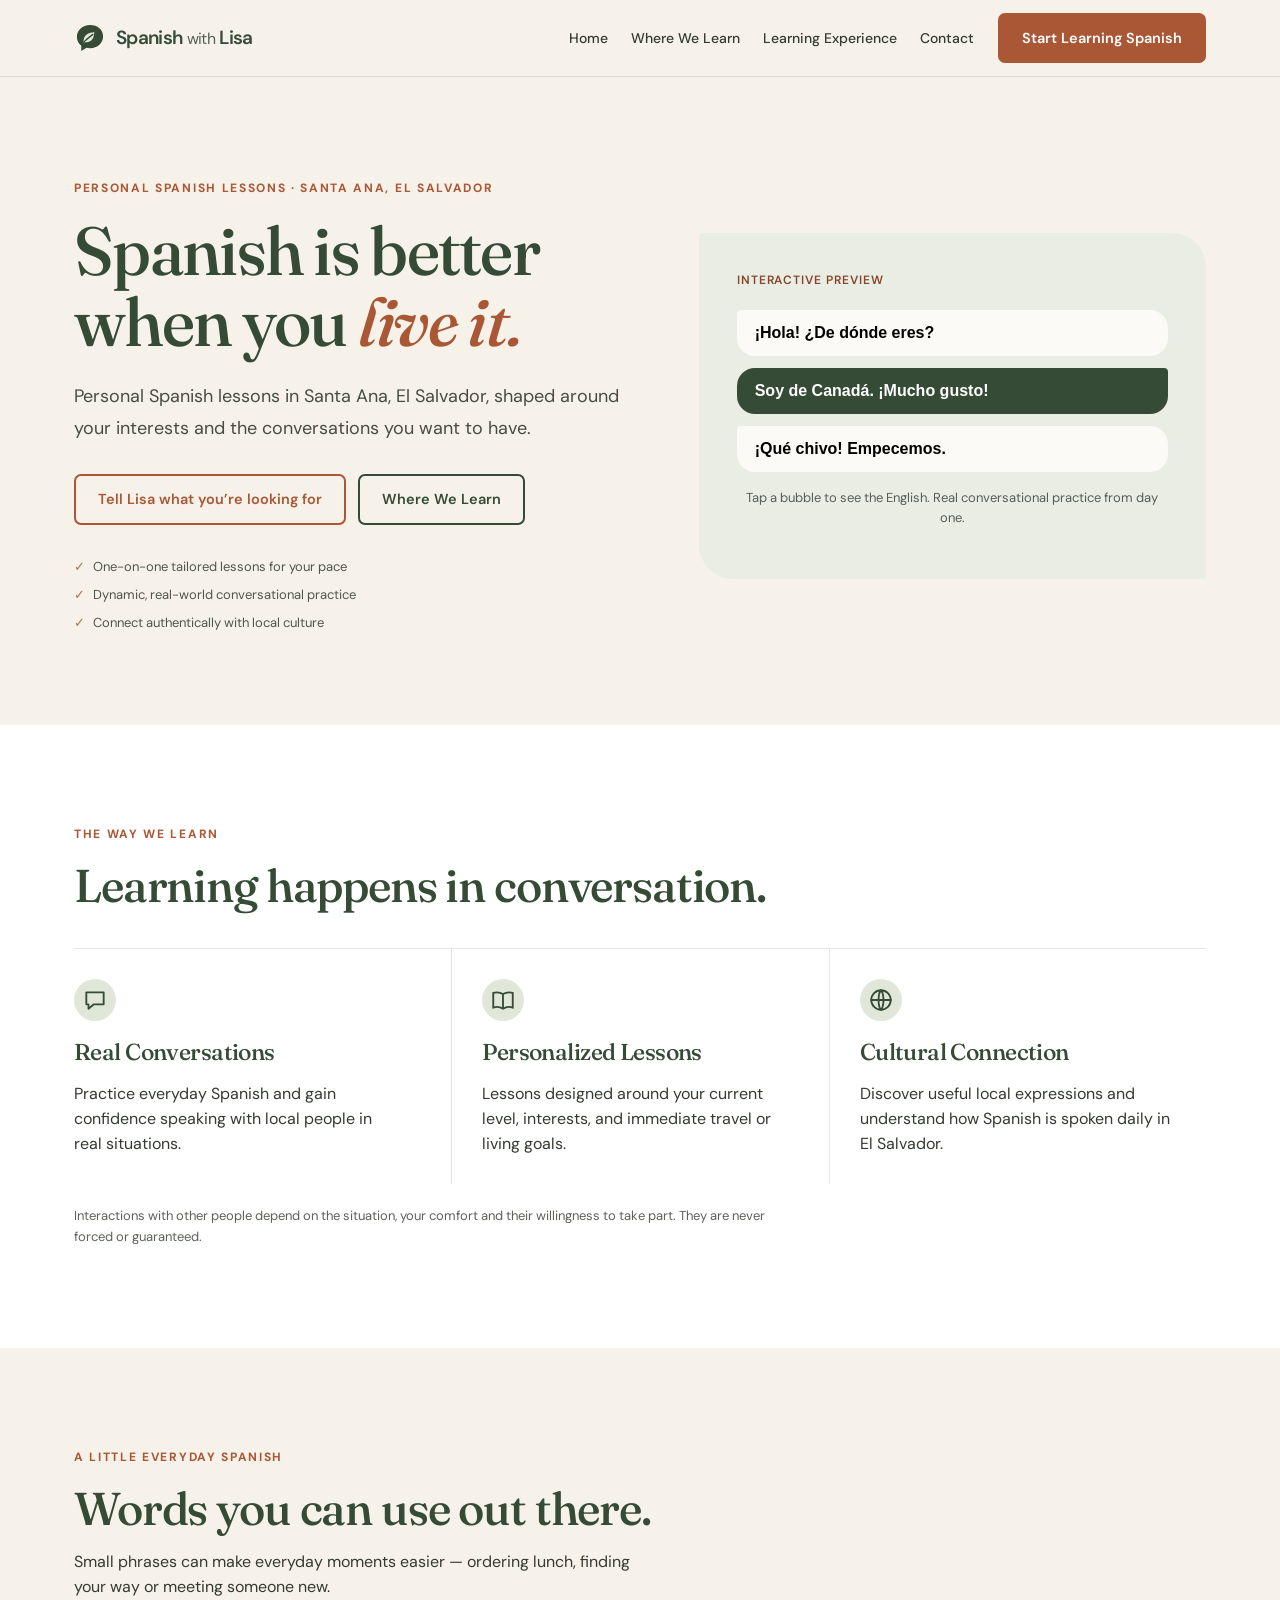
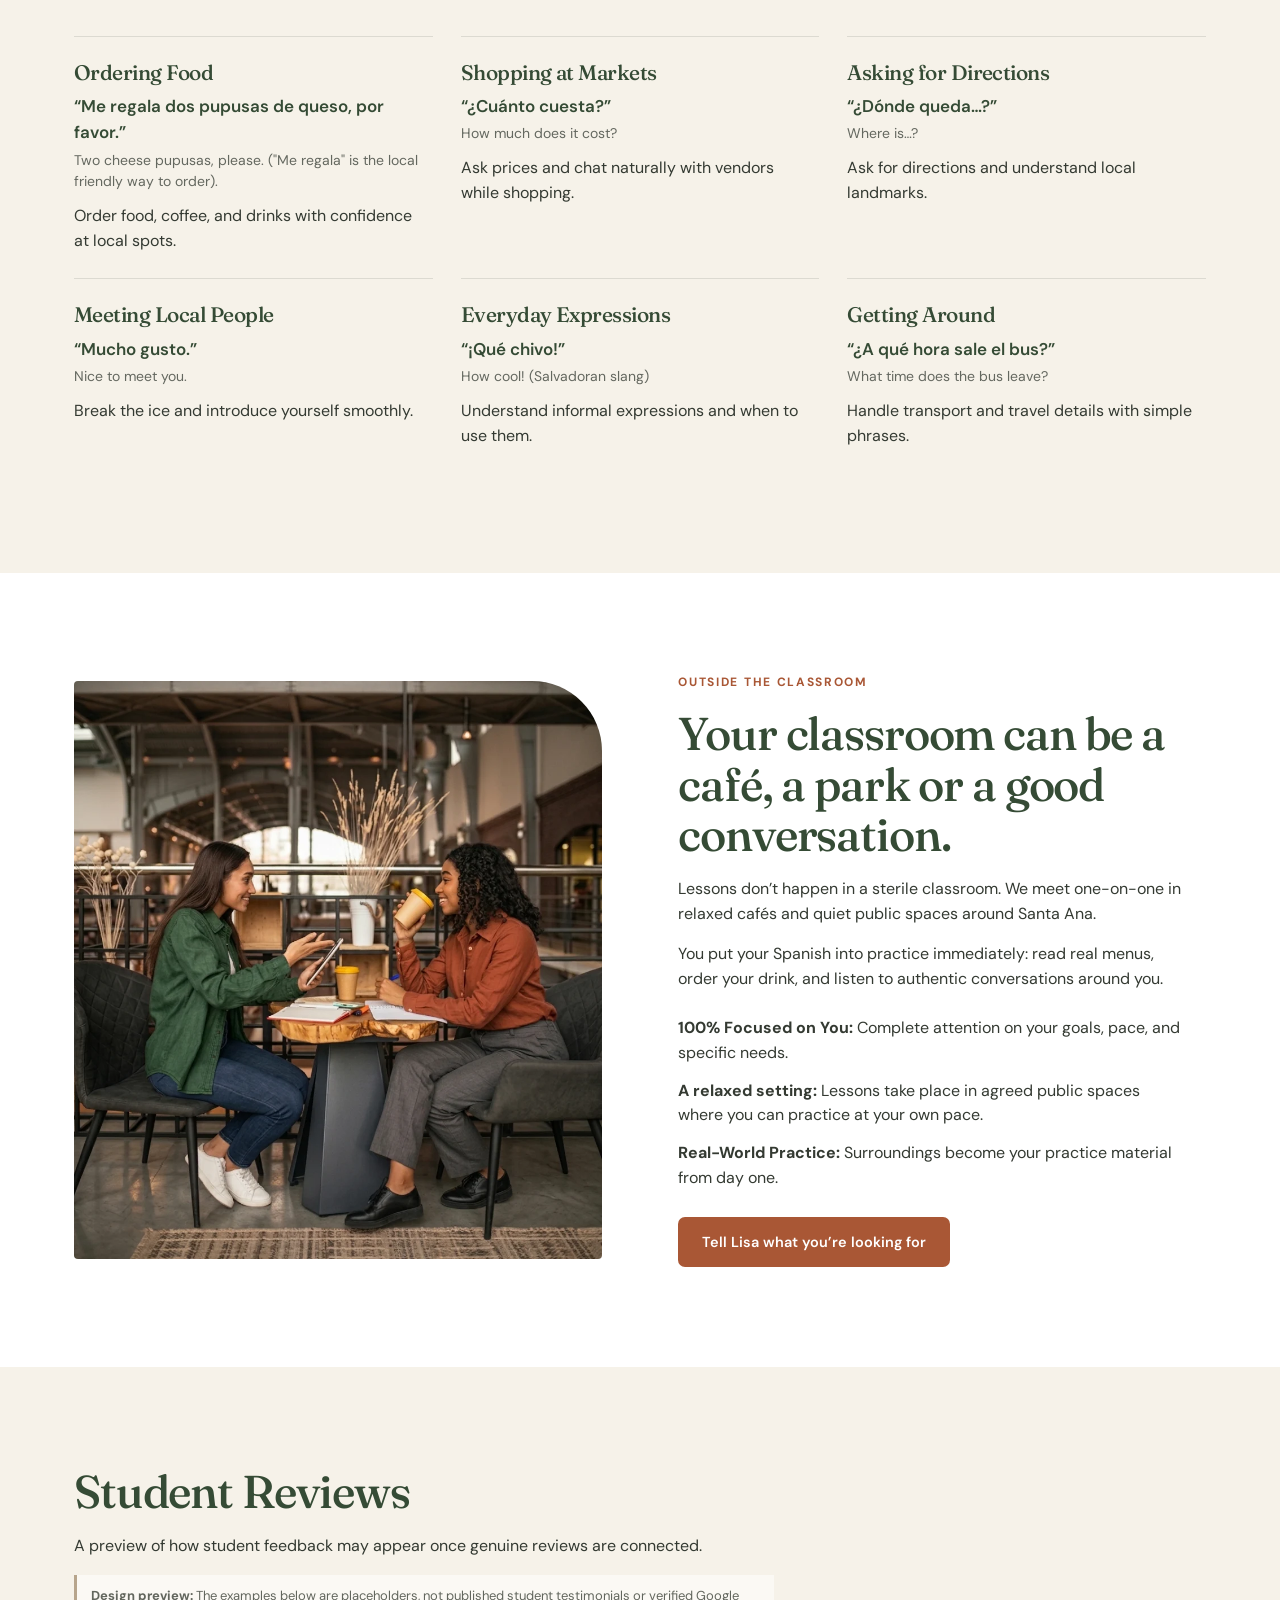
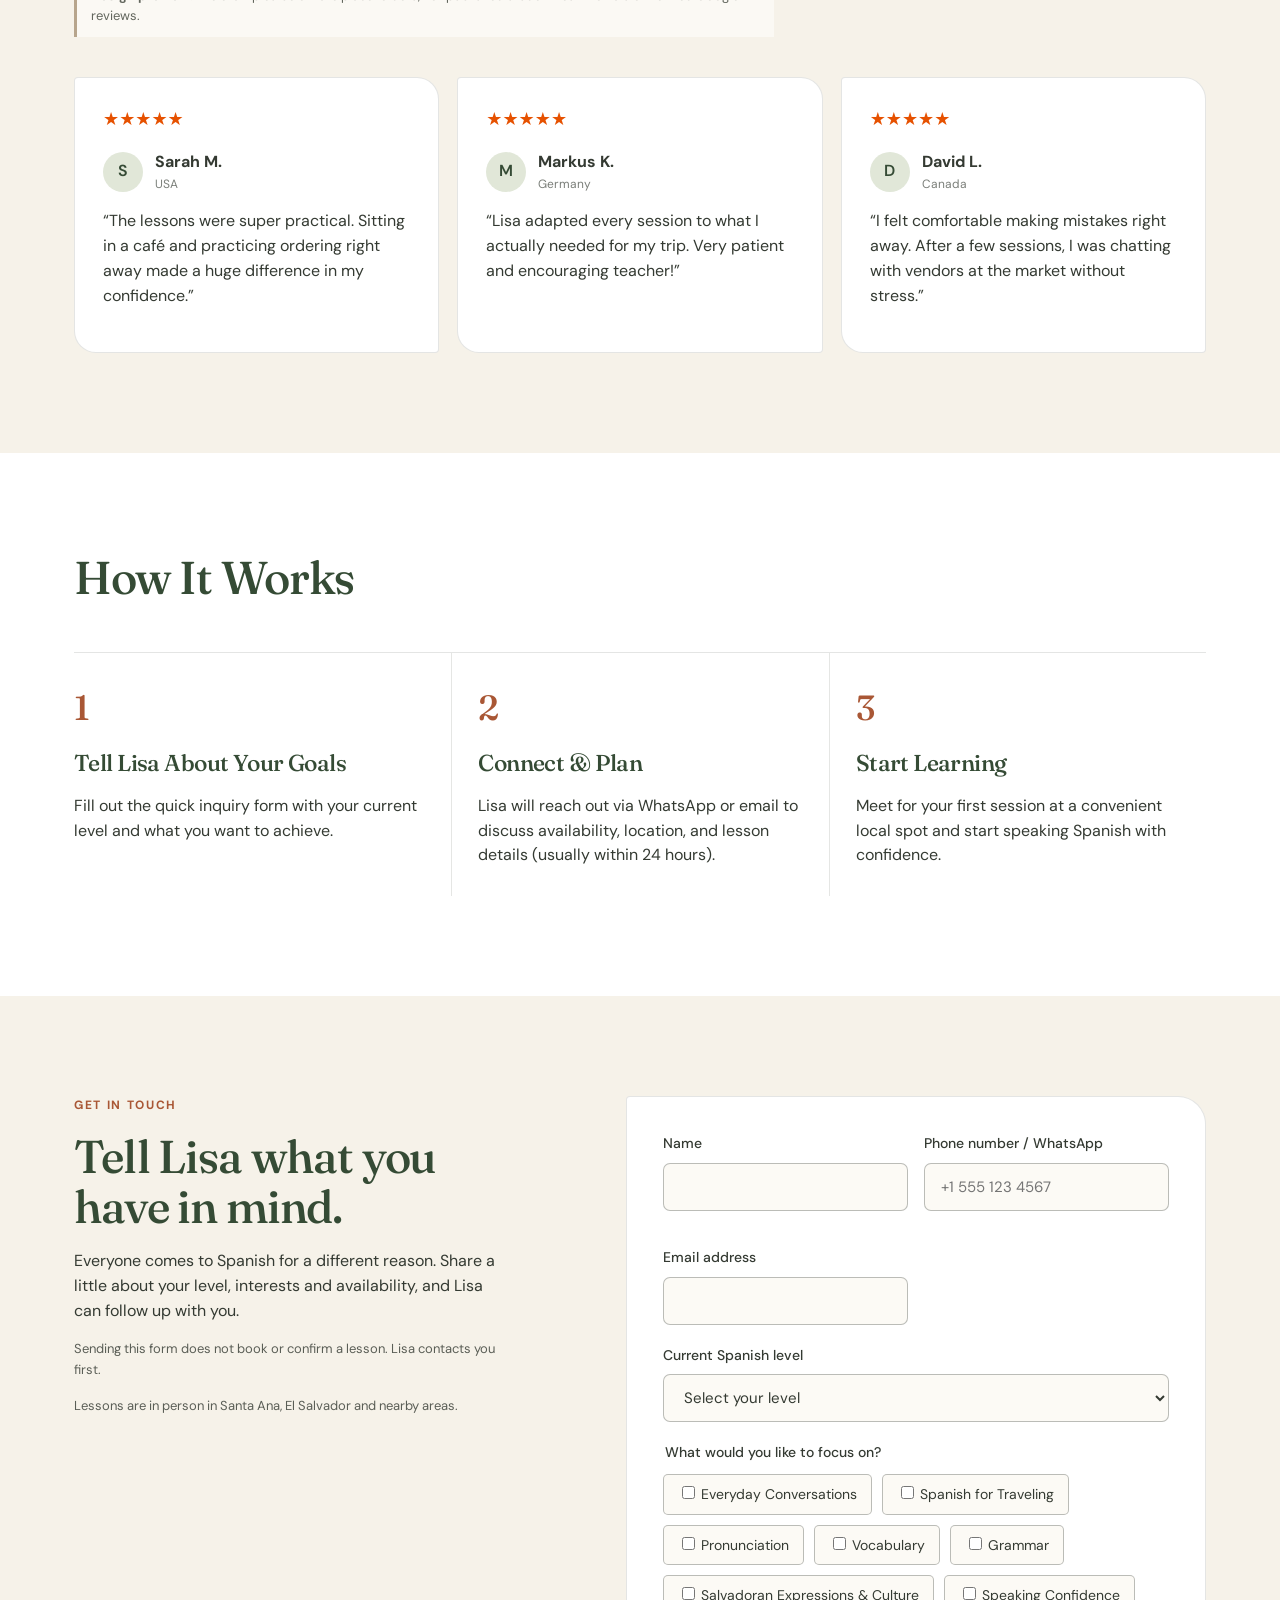
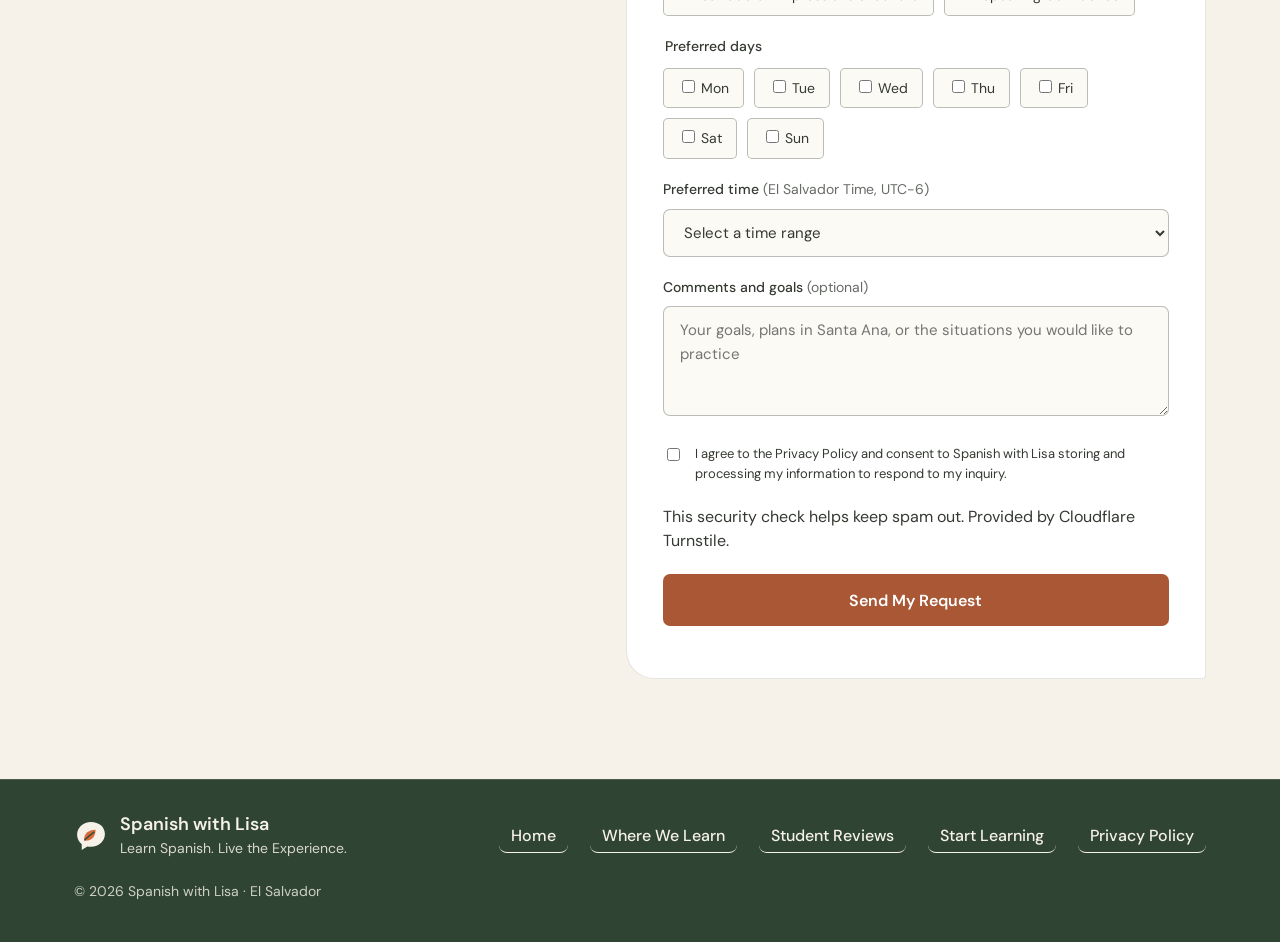
==== index.html @ 46be9f6c "files web site uploaded files" ====
<!DOCTYPE html>
<html lang="en">
<head>
<meta charset="utf-8">
<meta name="viewport" content="width=device-width, initial-scale=1, viewport-fit=cover">
<title>Spanish Lessons in Santa Ana, El Salvador · Spanish with Lisa</title>
<meta name="description" content="Personal one-on-one Spanish lessons in cafés and public spaces around Santa Ana, El Salvador, shaped around your interests and the conversations you want to have.">
<meta name="theme-color" content="#F6F2E9">
<link rel="canonical" href="https://spanishwithlisa.com/">
<link rel="icon" href="/favicon.svg" type="image/svg+xml">
<link rel="apple-touch-icon" href="/apple-touch-icon.png">

<!-- Open Graph / Meta Social -->
<meta property="og:type" content="website">
<meta property="og:site_name" content="Spanish with Lisa">
<meta property="og:locale" content="en_US">
<meta property="og:url" content="https://spanishwithlisa.com/">
<meta property="og:title" content="Spanish Lessons in Santa Ana, El Salvador · Spanish with Lisa">
<meta property="og:description" content="Personal one-on-one Spanish lessons built around real conversation in Santa Ana, El Salvador.">
<meta property="og:image" content="https://spanishwithlisa.com/og-image.jpg">
<meta property="og:image:width" content="1200">
<meta property="og:image:height" content="630">
<meta property="og:image:alt" content="Two people chatting over coffee at a café table">

<meta name="twitter:card" content="summary_large_image">
<meta name="twitter:title" content="Spanish Lessons in Santa Ana, El Salvador · Spanish with Lisa">
<meta name="twitter:description" content="Personal one-on-one Spanish lessons built around real conversation in Santa Ana, El Salvador.">
<meta name="twitter:image" content="https://spanishwithlisa.com/og-image.jpg">

<link rel="stylesheet" href="/styles.css">
<!-- TODO: self-host DM Sans and Fraunces (woff2), then remove the 3 Google Fonts lines below and the Google domains from the CSP in _headers -->
<link rel="preconnect" href="https://fonts.googleapis.com">
<link rel="preconnect" href="https://fonts.gstatic.com" crossorigin>
<link href="https://fonts.googleapis.com/css2?family=DM+Sans:wght@400;500;600;700&family=Fraunces:ital,opsz,wght@0,9..144,500;0,9..144,600;1,9..144,500&display=swap" rel="stylesheet">
<script src="https://challenges.cloudflare.com/turnstile/v0/api.js" async defer></script>
<script type="application/ld+json">{"@context":"https://schema.org","@type":"EducationalOrganization","name":"Spanish with Lisa","url":"https://spanishwithlisa.com/","description":"Personal Spanish lessons through everyday conversation in cafés and public spaces around Santa Ana, El Salvador.","areaServed":{"@type":"City","name":"Santa Ana","containedInPlace":{"@type":"Country","name":"El Salvador"}}}</script>
</head>
<body>
<a class="skip" href="#main">Skip to content</a>

<header>
  <div class="wrap bar">
    <a class="logo" href="/" aria-label="Spanish with Lisa, home">
      <svg width="32" height="32" viewBox="0 0 44 44" aria-hidden="true"><path class="leaf-bg" d="M22 4C11.5 4 4 11.4 4 20.5c0 5 2.3 9.3 6 12.2V40l7.2-4.5c1.5.3 3.1.5 4.8.5 10.5 0 18-7.4 18-16.5S32.5 4 22 4Z"/><path class="leaf-fg" d="M13 27c0-8 5-12.5 15-13-.5 9.5-5 14-12.5 14-.8 0-1.6-.1-2.5-.3Z"/><path class="leaf-ln" d="M14 27c4-4 8-7 12-10" stroke-width="1.8" stroke-linecap="round" fill="none"/></svg>
      <span>Spanish <small>with</small> Lisa</span>
    </a>
    <nav aria-label="Main" class="nav-right">
      <div id="menu">
        <ul>
          <li><a href="/">Home</a></li>
          <li><a href="#where">Where We Learn</a></li>
          <li><a href="#experience">Learning Experience</a></li>
          
          <li><a href="#form">Contact</a></li>
        </ul>
      </div>
      <a class="btn btn-p hc" href="#form"><span class="hc-long">Start Learning Spanish</span><span class="hc-short">Get started</span></a>
    </nav>
    <button class="burger" id="bb" aria-expanded="false" aria-controls="menu" aria-label="Open menu"><svg width="24" height="24" viewBox="0 0 24 24" fill="none" stroke="currentColor" stroke-width="2" stroke-linecap="round" aria-hidden="true"><path d="M4 7h16M4 12h16M4 17h16"/></svg></button>
  </div>
</header>

<main id="main">
<div class="hero" id="home">
  <div class="wrap">
    <div>
      <p class="eyebrow">PERSONAL SPANISH LESSONS · SANTA ANA, EL SALVADOR</p>
      <h1>Spanish is better when you <em>live it.</em></h1>
      <p class="l">Personal Spanish lessons in Santa Ana, El Salvador, shaped around your interests and the conversations you want to have.</p>
      <div class="cta">
        <a class="btn btn-orange-outline" href="#form">Tell Lisa what you’re looking for</a>
        <a class="btn btn-o" href="#where">Where We Learn</a>
      </div>
      <ul class="tr">
        <li>One-on-one tailored lessons for your pace</li>
        <li>Dynamic, real-world conversational practice</li>
        <li>Connect authentically with local culture</li>
      </ul>
    </div>
    <div class="talk">
      <div class="plab">Interactive preview</div>
      <button type="button" class="say" id="b1" aria-expanded="false" aria-controls="t1"><b><span lang="es">¡Hola! ¿De dónde eres?</span></b><i class="en-t" id="t1">Hi! Where are you from?</i></button>
      <button type="button" class="say me" id="b2" aria-expanded="false" aria-controls="t2"><b><span lang="es">Soy de Canadá. ¡Mucho gusto!</span></b><i class="en-t" id="t2">I’m from Canada. Nice to meet you!</i></button>
      <button type="button" class="say" id="b3" aria-expanded="false" aria-controls="t3"><b><span lang="es">¡Qué chivo! Empecemos.</span></b><i class="en-t" id="t3">How cool! Let’s begin. (“Chivo” is Salvadoran slang for cool.)</i></button>
      <p class="hint">Tap a bubble to see the English. Real conversational practice from day one.</p>
    </div>
  </div>
</div>

<section class="bg-white" id="experience">
  <div class="wrap">
    <p class="eyebrow">THE WAY WE LEARN</p>
    <h2>Learning happens in conversation.</h2>
    <div class="ben">
      <div>
        <div class="ic"><svg width="26" height="26" viewBox="0 0 24 24" fill="none" stroke="currentColor" stroke-width="1.7" stroke-linejoin="round" aria-hidden="true"><path d="M4 5h16v11H11l-5 4v-4H4z"/></svg></div>
        <h3>Real Conversations</h3>
        <p>Practice everyday Spanish and gain confidence speaking with local people in real situations.</p>
      </div>
      <div>
        <div class="ic"><svg width="26" height="26" viewBox="0 0 24 24" fill="none" stroke="currentColor" stroke-width="1.7" stroke-linecap="round" aria-hidden="true"><path d="M3 5.5c3-1 6.5-.5 9 1 2.5-1.5 6-2 9-1V19c-3-1-6.5-.5-9 1-2.5-1.5-6-2-9-1V5.5ZM12 6.5V20"/></svg></div>
        <h3>Personalized Lessons</h3>
        <p>Lessons designed around your current level, interests, and immediate travel or living goals.</p>
      </div>
      <div>
        <div class="ic"><svg width="26" height="26" viewBox="0 0 24 24" fill="none" stroke="currentColor" stroke-width="1.7" stroke-linecap="round" aria-hidden="true"><circle cx="12" cy="12" r="9"/><path d="M3 12h18M12 3c3 3 3 15 0 18M12 3c-3 3-3 15 0 18"/></svg></div>
        <h3>Cultural Connection</h3>
        <p>Discover useful local expressions and understand how Spanish is spoken daily in El Salvador.</p>
      </div>
    </div>
    <p class="quiet-note">Interactions with other people depend on the situation, your comfort and their willingness to take part. They are never forced or guaranteed.</p>
  </div>
</section>

<section class="pb bg-cream">
  <div class="wrap">
    <div class="pbh">
      <p class="eyebrow">A LITTLE EVERYDAY SPANISH</p>
      <h2>Words you can use out there.</h2>
      <p>Small phrases can make everyday moments easier — ordering lunch, finding your way or meeting someone new.</p>
    </div>
    <ul>
      <li>
        <h3>Ordering Food</h3>
        <b><span lang="es">“Me regala dos pupusas de queso, por favor.”</span></b>
        <small>Two cheese pupusas, please. ("Me regala" is the local friendly way to order).</small>
        <span>Order food, coffee, and drinks with confidence at local spots.</span>
      </li>
      <li>
        <h3>Shopping at Markets</h3>
        <b><span lang="es">“¿Cuánto cuesta?”</span></b>
        <small>How much does it cost?</small>
        <span>Ask prices and chat naturally with vendors while shopping.</span>
      </li>
      <li>
        <h3>Asking for Directions</h3>
        <b><span lang="es">“¿Dónde queda…?”</span></b>
        <small>Where is…?</small>
        <span>Ask for directions and understand local landmarks.</span>
      </li>
      <li>
        <h3>Meeting Local People</h3>
        <b><span lang="es">“Mucho gusto.”</span></b>
        <small>Nice to meet you.</small>
        <span>Break the ice and introduce yourself smoothly.</span>
      </li>
      <li>
        <h3>Everyday Expressions</h3>
        <b><span lang="es">“¡Qué chivo!”</span></b>
        <small>How cool! (Salvadoran slang)</small>
        <span>Understand informal expressions and when to use them.</span>
      </li>
      <li>
        <h3>Getting Around</h3>
        <b><span lang="es">“¿A qué hora sale el bus?”</span></b>
        <small>What time does the bus leave?</small>
        <span>Handle transport and travel details with simple phrases.</span>
      </li>
    </ul>
  </div>
</section>

<section id="where" class="bg-white">
  <div class="wrap about">
    <div class="photo">
      <img src="/Estudiantes.webp" alt="Two people chatting over coffee at a café table, with notebooks and a phone in front of them" width="935" height="1024" loading="lazy">
    </div>
    <div>
      <p class="eyebrow">OUTSIDE THE CLASSROOM</p>
      <h2>Your classroom can be a café, a park or a good conversation.</h2>
      <p>Lessons don’t happen in a sterile classroom. We meet one-on-one in relaxed cafés and quiet public spaces around Santa Ana.</p>
      <p class="mt-14">You put your Spanish into practice immediately: read real menus, order your drink, and listen to authentic conversations around you.</p>
      <ul class="ap">
        <li><span><strong>100% Focused on You:</strong> Complete attention on your goals, pace, and specific needs.</span></li>
        <li><span><strong>A relaxed setting:</strong> Lessons take place in agreed public spaces where you can practice at your own pace.</span></li>
        <li><span><strong>Real-World Practice:</strong> Surroundings become your practice material from day one.</span></li>
      </ul>
      <a class="btn btn-p mt-26" href="#form">Tell Lisa what you’re looking for</a>
    </div>
  </div>
</section>

<!-- PREVIEW ONLY: sample reviews so the client can see how this section will look.
     Before launch, replace them with real, permissioned reviews (e.g. from Google) and delete the
     "prototype-note" paragraph. Never publish invented names. -->
<section id="reviews" class="bg-cream">
  <div class="wrap">
    <h2>Student Reviews</h2>
    <p>A preview of how student feedback may appear once genuine reviews are connected.</p>
    <p class="prototype-note"><strong>Design preview:</strong> The examples below are placeholders, not published student testimonials or verified Google reviews.</p>

    <div class="reviews-grid">
      <article class="review-card-item">
        <div>
          <div class="review-stars" role="img" aria-label="5 out of 5 stars">★★★★★</div>
          <div class="who">
            <div class="av" aria-hidden="true">S</div>
            <div><b>Sarah M.</b><span>USA</span></div>
          </div>
          <p>“The lessons were super practical. Sitting in a café and practicing ordering right away made a huge difference in my confidence.”</p>
        </div>
      </article>

      <article class="review-card-item">
        <div>
          <div class="review-stars" role="img" aria-label="5 out of 5 stars">★★★★★</div>
          <div class="who">
            <div class="av" aria-hidden="true">M</div>
            <div><b>Markus K.</b><span>Germany</span></div>
          </div>
          <p>“Lisa adapted every session to what I actually needed for my trip. Very patient and encouraging teacher!”</p>
        </div>
      </article>

      <article class="review-card-item">
        <div>
          <div class="review-stars" role="img" aria-label="5 out of 5 stars">★★★★★</div>
          <div class="who">
            <div class="av" aria-hidden="true">D</div>
            <div><b>David L.</b><span>Canada</span></div>
          </div>
          <p>“I felt comfortable making mistakes right away. After a few sessions, I was chatting with vendors at the market without stress.”</p>
        </div>
      </article>
    </div>
  </div>
</section>

<section class="bg-white">
  <div class="wrap">
    <h2>How It Works</h2>
    <ol class="steps">
      <li>
        <span class="n">1</span>
        <h3>Tell Lisa About Your Goals</h3>
        <p>Fill out the quick inquiry form with your current level and what you want to achieve.</p>
      </li>
      <li>
        <span class="n">2</span>
        <h3>Connect & Plan</h3>
        <p>Lisa will reach out via WhatsApp or email to discuss availability, location, and lesson details (usually within 24 hours).</p>
      </li>
      <li>
        <span class="n">3</span>
        <h3>Start Learning</h3>
        <p>Meet for your first session at a convenient local spot and start speaking Spanish with confidence.</p>
      </li>
    </ol>
  </div>
</section>

<section class="bg-cream" id="form">
  <div class="wrap fw">
    <div class="fi">
      <p class="eyebrow">GET IN TOUCH</p>
      <h2>Tell Lisa what you have in mind.</h2>
      <p>Everyone comes to Spanish for a different reason. Share a little about your level, interests and availability, and Lisa can follow up with you.</p>
      <p class="note">Sending this form does not book or confirm a lesson. Lisa contacts you first.</p>
      <p class="note">Lessons are in person in Santa Ana, El Salvador and nearby areas.</p>
    </div>
    
    <form class="fc" id="f" action="/api/inquiry" method="POST" novalidate>
      <div class="hp" aria-hidden="true">
        <label>Leave this empty<input type="text" name="website" tabindex="-1" autocomplete="off"></label>
      </div>
      
      <div class="g2">
        <div class="f">
          <label for="name">Name</label>
          <input type="text" id="name" name="name" autocomplete="name" required aria-describedby="e-name">
          <div class="err" id="e-name"></div>
        </div>
        <div class="f">
          <label for="phone">Phone number / WhatsApp</label>
          <input type="tel" id="phone" name="phone" autocomplete="tel" placeholder="+1 555 123 4567" required aria-describedby="e-phone">
          <div class="err" id="e-phone"></div>
        </div>
        <div class="f">
          <label for="email">Email address</label>
          <input type="email" id="email" name="email" autocomplete="email" required aria-describedby="e-email">
          <div class="err" id="e-email"></div>
        </div>
      </div>

      <div class="f">
        <label for="level">Current Spanish level</label>
        <select id="level" name="level" required aria-describedby="e-level">
          <option value="">Select your level</option>
          <option value="Complete Beginner">Complete Beginner</option>
          <option value="Beginner">Beginner</option>
          <option value="Elementary">Elementary</option>
          <option value="Intermediate">Intermediate</option>
          <option value="Upper Intermediate">Upper Intermediate</option>
          <option value="Advanced">Advanced</option>
          <option value="Not Sure Yet">Not Sure Yet</option>
        </select>
        <div class="err" id="e-level"></div>
      </div>
      
      <fieldset aria-describedby="e-int">
        <legend>What would you like to focus on?</legend>
        <div class="chips">
          <label><input type="checkbox" name="int" value="Everyday Conversations">Everyday Conversations</label>
          <label><input type="checkbox" name="int" value="Spanish for Traveling">Spanish for Traveling</label>
          <label><input type="checkbox" name="int" value="Pronunciation">Pronunciation</label>
          <label><input type="checkbox" name="int" value="Vocabulary">Vocabulary</label>
          <label><input type="checkbox" name="int" value="Grammar">Grammar</label>
          <label><input type="checkbox" name="int" value="Salvadoran Expressions & Culture">Salvadoran Expressions & Culture</label>
          <label><input type="checkbox" name="int" value="Speaking Confidence">Speaking Confidence</label>
        </div>
        <div class="err" id="e-int"></div>
      </fieldset>
      
      <fieldset aria-describedby="e-days">
        <legend>Preferred days</legend>
        <div class="chips">
          <label><input type="checkbox" name="days" value="Mon">Mon</label>
          <label><input type="checkbox" name="days" value="Tue">Tue</label>
          <label><input type="checkbox" name="days" value="Wed">Wed</label>
          <label><input type="checkbox" name="days" value="Thu">Thu</label>
          <label><input type="checkbox" name="days" value="Fri">Fri</label>
          <label><input type="checkbox" name="days" value="Sat">Sat</label>
          <label><input type="checkbox" name="days" value="Sun">Sun</label>
        </div>
        <div class="err" id="e-days"></div>
      </fieldset>
      
      <div class="f">
        <label for="time">Preferred time <span class="opt">(El Salvador Time, UTC-6)</span></label>
        <select id="time" name="time" required aria-describedby="e-time">
          <option value="">Select a time range</option>
          <option value="Morning (8 am – 12 pm)">Morning (8 am – 12 pm)</option>
          <option value="Afternoon (12 pm – 5 pm)">Afternoon (12 pm – 5 pm)</option>
          <option value="Evening (5 pm – 8 pm)">Evening (5 pm – 8 pm)</option>
          <option value="Flexible">Flexible</option>
        </select>
        <div class="err" id="e-time"></div>
      </div>
      
      <div class="f">
        <label for="msg">Comments and goals <span class="opt">(optional)</span></label>
        <textarea id="msg" name="msg" placeholder="Your goals, plans in Santa Ana, or the situations you would like to practice"></textarea>
      </div>

      <div class="ck">
        <input type="checkbox" id="priv" name="priv" required aria-describedby="e-priv">
        <label for="priv">I agree to the <a href="/privacy">Privacy Policy</a> and consent to Spanish with Lisa storing and processing my information to respond to my inquiry.</label>
      </div>
      <div class="err" id="e-priv"></div>
      
      <div class="f">
        <!-- TODO: replace data-sitekey with the real public Turnstile site key for spanishwithlisa.com -->
        <div class="cf-turnstile" id="ts" data-sitekey="REPLACE_WITH_TURNSTILE_SITE_KEY" data-callback="onTurnstileSuccess" data-expired-callback="onTurnstileExpired" data-language="en"></div>
        <div class="err" id="e-ts"></div>
        <p class="note">This security check helps keep spam out. Provided by Cloudflare Turnstile.</p>
      </div>
      
      <noscript>
        <div class="noscript-box">JavaScript is required to send the inquiry form. Please enable JavaScript and reload the page.</div>
      </noscript>

      <button class="btn btn-p sub" type="submit" id="sb">Send My Request</button>
      <div id="status" role="status" aria-live="polite"></div>
    </form>
    
    <div class="fc" id="ok" role="status" tabindex="-1" hidden>
      <h2>Thank you!</h2>
      <p>Your request has been received. Lisa will follow up using the contact details you provided to discuss the next steps.</p>
    </div>
  </div>
</section>
</main>

<footer id="contact"><div class="wrap ft">
  <div class="fl">
    <svg width="34" height="34" viewBox="0 0 44 44" aria-hidden="true"><path class="fl-leaf-bg" d="M22 4C11.5 4 4 11.4 4 20.5c0 5 2.3 9.3 6 12.2V40l7.2-4.5c1.5.3 3.1.5 4.8.5 10.5 0 18-7.4 18-16.5S32.5 4 22 4Z"/><path class="fl-leaf-fg" d="M13 27c0-8 5-12.5 15-13-.5 9.5-5 14-12.5 14-.8 0-1.6-.1-2.5-.3Z"/><path class="fl-leaf-ln" d="M14 27c4-4 8-7 12-10" stroke-width="1.8" stroke-linecap="round" fill="none"/></svg>
    <div><b>Spanish with Lisa</b><br><span class="fl-sub">Learn Spanish. Live the Experience.</span></div>
  </div>
  <nav aria-label="Footer"><a href="/">Home</a><a href="#where">Where We Learn</a><a href="#reviews">Student Reviews</a><a href="#form">Start Learning</a><a href="/privacy">Privacy Policy</a></nav>
  <!-- TODO (license): if the café photo comes from Freepik's free plan, add the Freepik/author credit here as the license requires. -->
  <p class="cp">© 2026 Spanish with Lisa · El Salvador</p>
</div></footer>

<script src="/main.js"></script>
</body>
</html>
---- styles.css ----
:root {
  --bg: #F5F1E7;
  --pure: #FFFFFF;
  --green: #354B35;
  --btn: #B85426;
  --btnh: #9F4520;
  --sage: #DCE5CE;
  --ink: #30352F;
  --line: rgba(48, 53, 47, 0.16);
  --line-field: rgba(48, 53, 47, 0.55);
  --field: #FBF8F2;
  --err: #B3261E;
  --footer-accent: #D96B3B;
  --footer-hover: #F0A07A; /* AA contrast on the green footer */
}

* { box-sizing: border-box; }

body {
  margin: 0;
  background: var(--bg);
  color: var(--ink);
  font: 400 16px/1.55 Inter, system-ui, -apple-system, sans-serif;
  -webkit-text-size-adjust: 100%;
}

h1, h2, h3, h4 {
  font-family: Poppins, system-ui, sans-serif;
  color: var(--green);
  margin: 0;
  line-height: 1.2;
}

h1 { font-size: clamp(32px, 4.5vw, 52px); font-weight: 600; letter-spacing: -0.02em; }
h2 { font-size: clamp(26px, 3.2vw, 38px); font-weight: 600; }
h3 { font-size: 20px; font-weight: 600; }

a { color: inherit; text-decoration: none; }

.skip {
  position: absolute;
  top: -100px;
  left: 16px;
  background: var(--green);
  color: var(--bg);
  padding: 12px 20px;
  z-index: 100;
  border-radius: 8px;
  font-weight: 500;
  transition: top 0.2s;
}
.skip:focus { top: 16px; }

.wrap { max-width: 1120px; margin: 0 auto; padding: 0 24px; }
.bg-white { background: var(--pure); }
.bg-cream { background: var(--bg); }

/* Header & Nav */
header {
  position: sticky;
  top: 0;
  background: rgba(245, 241, 231, 0.95);
  backdrop-filter: blur(8px);
  z-index: 40;
  border-bottom: 1px solid var(--line);
}

.bar {
  display: flex;
  align-items: center;
  justify-content: space-between;
  height: 72px;
}

.logo {
  display: flex;
  align-items: center;
  gap: 10px;
  font-family: Poppins, sans-serif;
  font-weight: 600;
  font-size: 20px;
  color: var(--green);
  flex-shrink: 0;
}

.logo small { font-weight: 400; opacity: 0.85; }

.leaf-bg { fill: var(--green); }
.leaf-fg { fill: var(--sage); }
.leaf-ln { stroke: var(--green); }

.nav-right {
  display: flex;
  align-items: center;
  gap: 24px;
}

#menu ul {
  display: flex;
  gap: 18px;
  list-style: none;
  margin: 0;
  padding: 0;
  align-items: center;
}

#menu a {
  font-weight: 500;
  font-size: 14.5px;
  color: var(--ink);
  transition: color 0.2s;
  white-space: nowrap;
}

#menu a:hover { color: var(--btn); }

.hc {
  display: inline-flex;
}

.burger {
  display: none;
  background: none;
  border: none;
  color: var(--green);
  cursor: pointer;
  padding: 8px;
}

/* Buttons */
.btn {
  display: inline-flex;
  align-items: center;
  justify-content: center;
  padding: 12px 22px;
  border-radius: 999px;
  font-family: Poppins, sans-serif;
  font-weight: 500;
  font-size: 14.5px;
  cursor: pointer;
  border: 2px solid transparent;
  transition: background 0.2s ease, color 0.2s ease, border-color 0.2s ease;
  white-space: nowrap;
}

.btn-p {
  background: var(--btn);
  color: var(--pure);
}

.btn-p:hover {
  background: var(--btnh);
}

.btn-o {
  background: transparent;
  border-color: var(--green);
  color: var(--green);
}

.btn-o:hover {
  background: var(--green);
  color: var(--bg);
}

/* Botón con contorno naranja y relleno al pasar el cursor */
.btn-orange-outline {
  background: transparent;
  border: 2px solid var(--btn);
  color: var(--btn);
}

.btn-orange-outline:hover {
  background: var(--btn);
  color: var(--pure);
}

/* Hero Section */
.hero {
  padding: 64px 0 80px;
}

.hero .wrap {
  display: grid;
  grid-template-columns: 1.1fr 0.9fr;
  gap: 48px;
  align-items: center;
}

.l { font-size: 19px; margin: 20px 0 28px; opacity: 0.9; }

.cta { display: flex; gap: 16px; flex-wrap: wrap; margin-bottom: 32px; }

.tr {
  list-style: none;
  padding: 0;
  margin: 0;
  display: flex;
  flex-direction: column;
  gap: 10px;
  font-size: 14px;
  opacity: 0.85;
}

.tr li::before {
  content: "✓";
  color: var(--btn);
  font-weight: bold;
  margin-right: 8px;
}

/* Interactive Preview Bubbles */
.talk {
  background: var(--pure);
  border: 1px solid var(--line);
  border-radius: 24px;
  padding: 32px;
  box-shadow: 0 8px 30px rgba(48, 53, 47, 0.05);
}

.plab {
  font-size: 12px;
  font-weight: 600;
  text-transform: uppercase;
  letter-spacing: 0.08em;
  color: var(--btnh);
  margin-bottom: 20px;
}

.say {
  display: block;
  width: 100%;
  text-align: left;
  background: var(--bg);
  border: 1px solid var(--line);
  border-radius: 18px;
  padding: 14px 18px;
  margin-bottom: 12px;
  cursor: pointer;
  transition: transform 0.15s;
}

.say:hover { transform: translateY(-2px); }

.say.me {
  background: var(--btn);
  color: var(--pure);
  border-color: var(--btn);
}

.say b { display: block; font-size: 16px; }

.en-t {
  display: block;
  font-style: normal;
  font-size: 14px;
  margin-top: 6px;
  opacity: 0.9;
}

.hint { font-size: 13px; opacity: 0.8; text-align: center; margin-top: 16px; }

/* Features & Benefits */
section { padding: 80px 0; }

.ben {
  display: grid;
  grid-template-columns: repeat(auto-fit, minmax(280px, 1fr));
  gap: 32px;
  margin-top: 48px;
}

.ben > div {
  background: var(--bg);
  border-radius: 20px;
  padding: 32px;
  border: 1px solid var(--line);
}

.ic {
  width: 48px;
  height: 48px;
  background: var(--sage);
  color: var(--green);
  border-radius: 12px;
  display: grid;
  place-items: center;
  margin-bottom: 20px;
}

/* Phrasebook (Actualizado para mostrar título y subtítulo en una sola línea) */
.pbh { 
  text-align: center; 
  max-width: 100%; 
  margin: 0 auto 48px; 
  padding: 0 24px;
}

.pb ul {
  display: grid;
  grid-template-columns: repeat(auto-fit, minmax(300px, 1fr));
  gap: 24px;
  list-style: none;
  padding: 0;
  margin: 0;
}

.pb li {
  background: var(--pure);
  border: 1px solid var(--line);
  border-radius: 16px;
  padding: 24px;
  display: flex;
  flex-direction: column;
}

.pb li b { color: var(--btn); font-size: 17px; margin: 8px 0 4px; }
.pb li small { opacity: 0.75; font-size: 14px; margin-bottom: 12px; }

/* Locations / Classroom Section */
.about {
  display: grid;
  grid-template-columns: 1fr 1fr;
  gap: 56px;
  align-items: center;
}

.photo img {
  width: 100%;
  height: auto;
  border-radius: 24px;
  object-fit: cover;
}

.ap {
  list-style: none;
  padding: 0;
  margin: 24px 0 0;
  display: flex;
  flex-direction: column;
  gap: 16px;
}

.mt-14 { margin-top: 14px; }
.mt-26 { margin-top: 26px; }

/* Reviews */
.reviews-grid {
  display: grid;
  grid-template-columns: repeat(auto-fit, minmax(300px, 1fr));
  gap: 24px;
  margin-top: 40px;
}

.review-card-item {
  background: var(--pure);
  border: 1px solid var(--line);
  border-radius: 20px;
  padding: 28px;
}

.review-stars { color: #E65100; font-size: 18px; margin-bottom: 16px; }

.who { display: flex; align-items: center; gap: 12px; }

.av {
  width: 40px;
  height: 40px;
  background: var(--sage);
  color: var(--green);
  border-radius: 50%;
  display: grid;
  place-items: center;
  font-weight: 600;
}

.who span { display: block; font-size: 12px; opacity: 0.65; }

/* Steps */
.steps {
  display: grid;
  grid-template-columns: repeat(auto-fit, minmax(260px, 1fr));
  gap: 32px;
  list-style: none;
  padding: 0;
  margin: 48px 0 0;
}

.steps li {
  position: relative;
  background: var(--bg);
  border: 1px solid var(--line);
  border-radius: 20px;
  padding: 32px;
}

.steps .n {
  display: inline-grid;
  place-items: center;
  width: 36px;
  height: 36px;
  background: var(--btn);
  color: var(--pure);
  border-radius: 50%;
  font-weight: 600;
  margin-bottom: 16px;
}

/* Form Section */
.fw {
  display: grid;
  grid-template-columns: 0.9fr 1.1fr;
  gap: 56px;
}

.fi .note { font-size: 13px; opacity: 0.8; margin-top: 16px; }

.fc {
  background: var(--pure);
  border: 1px solid var(--line);
  border-radius: 24px;
  padding: 36px;
}

.g2 { display: grid; grid-template-columns: 1fr 1fr; gap: 16px; }

.f { margin-bottom: 20px; }

label { display: block; font-weight: 500; font-size: 14px; margin-bottom: 8px; }
.opt { font-weight: 400; opacity: 0.75; }

input[type="text"],
input[type="email"],
input[type="tel"],
select,
textarea {
  width: 100%;
  height: 48px;
  border-radius: 12px;
  border: 1.5px solid var(--line-field);
  background: var(--field);
  padding: 0 16px;
  font: inherit;
  font-size: 15px;
  color: var(--ink);
  transition: border-color 0.2s;
}

textarea { height: 110px; padding: 12px 16px; resize: vertical; }

input:focus, select:focus, textarea:focus {
  outline: none;
  border-color: var(--green);
}

.chips { display: flex; flex-wrap: wrap; gap: 10px; }

.chips label {
  font-weight: 400;
  font-size: 14px;
  background: var(--field);
  border: 1.5px solid var(--line-field);
  padding: 8px 14px;
  border-radius: 999px;
  cursor: pointer;
  margin: 0;
}

.chips input { margin-right: 6px; }

fieldset { border: none; padding: 0; margin: 0 0 20px; }
legend { font-weight: 500; font-size: 14px; margin-bottom: 10px; }

.ck { display: flex; gap: 12px; align-items: flex-start; margin: 20px 0; }
.ck input { margin-top: 4px; }
.ck label { font-weight: 400; font-size: 13px; margin: 0; }

.err {
  display: none;
  color: var(--err);
  font-size: 13px;
  margin-top: 6px;
}
.err.show { display: block; }

.hp { display: none; }

.sub { width: 100%; height: 52px; font-size: 16px; }

#status { margin-top: 16px; font-size: 14px; text-align: center; }
#status.show { color: var(--err); }

/* Footer */
footer {
  background: var(--green);
  color: var(--bg);
  border-top: 1px solid rgba(245,241,231,.15);
  padding: 32px 0 40px;
  font-size: 15px;
}
footer .ft { display: grid; gap: 20px; align-items: center; }
.fl { display: flex; gap: 12px; align-items: center; }
.fl b { font: 600 18px 'DM Sans', system-ui, sans-serif; color: var(--bg); }
.fl-sub { color: var(--bg); opacity: .85; font-size: 14px; }
.fl-leaf-bg { fill: var(--bg); }
.fl-leaf-fg { fill: var(--footer-accent); }
.fl-leaf-ln { stroke: var(--green); }

footer a {
  text-decoration: none;
  border-bottom: 1px solid var(--bg);
  color: var(--bg);
  transition: color .2s, border-color .2s, background .2s;
}
footer a:hover { color: var(--footer-hover); border-color: var(--footer-hover); }
footer a:focus-visible { outline: 3px solid var(--bg); outline-offset: 3px; border-radius: 8px; }

footer nav { display: flex; flex-wrap: wrap; gap: 8px 22px; }
footer nav a { font: 500 16px Poppins, sans-serif; padding: 6px 12px; border-radius: 8px; display: inline-block; white-space: nowrap; }
footer nav a:hover { background: rgba(217,107,59,.08); }

.cp { font-size: 14px; color: var(--bg); opacity: .8; margin: 0; }
@media (min-width: 800px) {
  footer .ft { grid-template-columns: 1fr auto; }
  .cp { grid-column: 1 / -1; }
}

/* Responsive Media Queries */
@media (max-width: 980px) {
  .hero .wrap, .about, .fw { grid-template-columns: 1fr; gap: 36px; }
  .burger { display: block; }
  .nav-right { gap: 0; margin-left: auto; }
  
  #menu {
    display: none;
    position: absolute;
    top: 72px; left: 0; right: 0;
    background: var(--bg);
    border-bottom: 1px solid var(--line);
    padding: 24px;
  }
  
  #menu.open { display: block; }
  #menu ul { flex-direction: column; gap: 16px; align-items: flex-start; }
  .g2 { grid-template-columns: 1fr; }
}

/* Natural, human-centred refinement — layered over the existing layout */
:root {
  --bg: #F6F2E9;
  --green: #354B35;
  --btn: #A95735;
  --btnh: #87452C;
  --sage: #E1E7D8;
  --ink: #343A32;
  --line: rgba(52, 58, 50, .13);
  --line-field: rgba(52, 58, 50, .32);
  --field: #FCFAF5;
}
body { font-family: 'DM Sans', system-ui, sans-serif; }
h1, h2, h3, h4 { font-family: 'Fraunces', Georgia, serif; font-weight: 500; letter-spacing: -.025em; }
h1 { font-size: clamp(42px, 5.7vw, 68px); line-height: 1.04; max-width: 720px; }
h1 em { color: var(--btn); font-style: italic; }
h2 { font-size: clamp(31px, 3.8vw, 46px); line-height: 1.1; }
h3 { font-size: 23px; }
.wrap { max-width: 1180px; }
header { background: rgba(246,242,233,.96); }
.bar { height: 76px; }
.logo { font-family: 'DM Sans', sans-serif; font-size: 19px; letter-spacing: -.035em; }
#menu ul { gap: 23px; }
#menu a { font-size: 14px; }
.btn { font-family: 'DM Sans', sans-serif; font-weight: 600; border-radius: 7px; }
.hero { padding: clamp(64px, 8vw, 112px) 0 92px; }
.hero .wrap { grid-template-columns: 1.05fr .95fr; gap: clamp(32px, 5vw, 76px); }
.eyebrow { color: var(--btn); font-size: 12px; font-weight: 700; letter-spacing: .14em; margin: 0 0 17px; }
.hero .l { max-width: 570px; font-size: 18px; line-height: 1.75; margin: 25px 0 30px; }
.cta { gap: 12px; }
.tr { gap: 8px; font-size: 13px; }
.talk { border: 0; border-radius: 4px 34px 4px 34px; background: #E9EDE3; padding: clamp(22px, 3vw, 38px); box-shadow: none; }
.say { border: 0; border-radius: 4px 18px 18px 18px; background: #FBFAF6; }
.say.me { border-radius: 18px 4px 18px 18px; background: var(--green); border-color: var(--green); }
section { padding: clamp(64px, 8vw, 100px) 0; }
.ben { grid-template-columns: repeat(3, minmax(0,1fr)); gap: 0; margin-top: 36px; border-top: 1px solid var(--line); }
.ben > div { background: transparent; border: 0; border-radius: 0; padding: 30px 30px 12px 0; }
.ben > div + div { border-left: 1px solid var(--line); padding-left: 30px; }
.ic { width: 42px; height: 42px; border-radius: 50%; background: var(--sage); margin-bottom: 18px; }
.ben p { max-width: 310px; }
.pbh { max-width: 720px; text-align: left; padding: 0; margin: 0 0 36px; }
.pbh h2, .pbh p { white-space: normal; }
.pbh p { max-width: 590px; }
.pb ul { grid-template-columns: repeat(3, minmax(0,1fr)); gap: 0 28px; }
.pb li { background: transparent; border: 0; border-top: 1px solid var(--line); border-radius: 0; padding: 23px 4px 25px 0; }
.pb li h3 { font-size: 21px; }
.pb li b { color: var(--green); font-size: 17px; font-weight: 600; }
.pb li small { line-height: 1.5; }
.about { gap: clamp(34px, 6vw, 80px); }
.photo img { border-radius: 4px 70px 4px 4px; display: block; }
.about > div:last-child { max-width: 510px; }
.ap { gap: 13px; }
.reviews-grid { gap: 18px; }
.review-card-item { border: 1px solid var(--line); border-radius: 4px 22px 4px 22px; box-shadow: none; }
.prototype-note { max-width: 700px; padding: 11px 14px; border-left: 3px solid #B7A58C; background: rgba(255,255,255,.48); color: #62665D; font-size: 13px; line-height: 1.55; }
.steps { gap: 0; border-top: 1px solid var(--line); }
.steps li { background: transparent; border: 0; border-radius: 0; padding: 28px 26px 12px 0; }
.steps li + li { border-left: 1px solid var(--line); padding-left: 26px; }
.steps .n { width: auto; height: auto; background: none; color: var(--btn); border-radius: 0; font-family: 'Fraunces', Georgia, serif; font-size: 35px; font-weight: 500; margin-bottom: 15px; }
.fw { gap: clamp(34px, 6vw, 80px); }
.fi { max-width: 430px; }
.fc { border: 1px solid var(--line); border-radius: 4px 28px 4px 28px; padding: clamp(22px, 3vw, 36px); box-shadow: none; }
input[type="text"], input[type="email"], input[type="tel"], select, textarea { border-radius: 7px; border-width: 1px; }
.chips label { border-width: 1px; border-radius: 5px; }
footer { background: #2F4432; }
footer nav a { font-family: 'DM Sans', sans-serif; }
:focus-visible { outline: 3px solid rgba(169,87,53,.55); outline-offset: 3px; }
[hidden] { display: none !important; }
@media (max-width: 980px) {
  .hero .wrap, .about, .fw { grid-template-columns: 1fr; gap: 34px; }
  .hero { padding-top: 62px; }
  .talk { max-width: 650px; }
  .fi { max-width: 680px; }
}
@media (max-width: 700px) {
  .wrap { padding-left: 20px; padding-right: 20px; }
  .bar { height: 68px; }
  #menu { top: 68px; }
  .logo { font-size: 18px; }
  h1 { font-size: clamp(40px, 11vw, 54px); }
  .hero { padding: 54px 0 64px; }
  .hero .l { font-size: 16px; }
  .cta { align-items: stretch; flex-direction: column; }
  .cta .btn { white-space: normal; text-align: center; }
  section { padding: 62px 0; }
  .ben, .pb ul, .steps { grid-template-columns: 1fr; }
  .ben > div, .ben > div + div { border-left: 0; border-top: 1px solid var(--line); padding: 24px 0; }
  .pb ul { gap: 0; }
  .pb li { padding: 20px 0; }
  .steps li, .steps li + li { border-left: 0; border-top: 1px solid var(--line); padding: 22px 0; }
  .g2 { grid-template-columns: 1fr; }
  .fc { padding: 22px 18px; }
  .reviews-grid { grid-template-columns: 1fr; }
  .photo img { border-top-right-radius: 42px; }
  footer nav { gap: 7px 12px; }
  footer nav a { padding: 5px 0; }
}
@media (prefers-reduced-motion: reduce) {
  *, *::before, *::after { scroll-behavior: auto !important; transition-duration: .01ms !important; animation-duration: .01ms !important; }
}

/* ---------- Final fixes (visual style unchanged) ---------- */
.hc-short { display: none; }
.burger { margin-left: 6px; }
@media (max-width: 980px) { .hc { padding: 9px 16px; font-size: 14px; } }
@media (max-width: 700px) {
  .hc-long { display: none; }
  .hc-short { display: inline; }
  .hc { padding: 8px 14px; font-size: 13.5px; }
  .logo { font-size: 17px; gap: 8px; }
  .logo svg { width: 28px; height: 28px; }
}
.chips label:has(input:checked) { background: var(--sage); border-color: var(--green); color: var(--green); font-weight: 500; }
.chips label:has(input:focus-visible) { outline: 3px solid rgba(169,87,53,.55); outline-offset: 2px; }
.quiet-note { font-size: 13px; line-height: 1.6; opacity: .8; margin: 22px 0 0; max-width: 720px; }
.noscript-box { font-size: 13px; padding: 12px; background: var(--bg); border-radius: 7px; }
.bold-link { font-weight: 700; text-decoration: underline; }

/* Privacy page */
.legal { max-width: 800px; padding-top: 60px; padding-bottom: 80px; }
.legal h1 { margin-bottom: 12px; }
.legal-meta { opacity: .8; font-size: 14px; margin: 0 0 36px; }
.legal-sec { padding: 0; margin: 0 0 32px; }
.legal-sec h2 { font-size: clamp(24px, 3vw, 30px); margin-bottom: 12px; }
.legal-sec p { margin: 0 0 10px; }
.legal-sec ul { padding-left: 20px; margin: 10px 0 0; display: flex; flex-direction: column; gap: 8px; }
.legal a { color: var(--btnh); text-decoration: underline; }

/* 404 page */
.nf-body { display: flex; align-items: center; justify-content: center; min-height: 100vh; text-align: center; padding: 20px; }
.nf-card { max-width: 480px; background: var(--pure); border: 1px solid var(--line); border-radius: 4px 28px 4px 28px; padding: 40px; }
.nf-card h1 { font-size: 36px; margin-bottom: 12px; }
.nf-card p { margin: 0 0 8px; opacity: .85; }
.nf-card p.nf-small { font-size: 15px; margin-bottom: 24px; opacity: .75; }
.legal-sec ul + p { margin-top: 14px; }
.review-card-item .who { margin-bottom: 12px; }
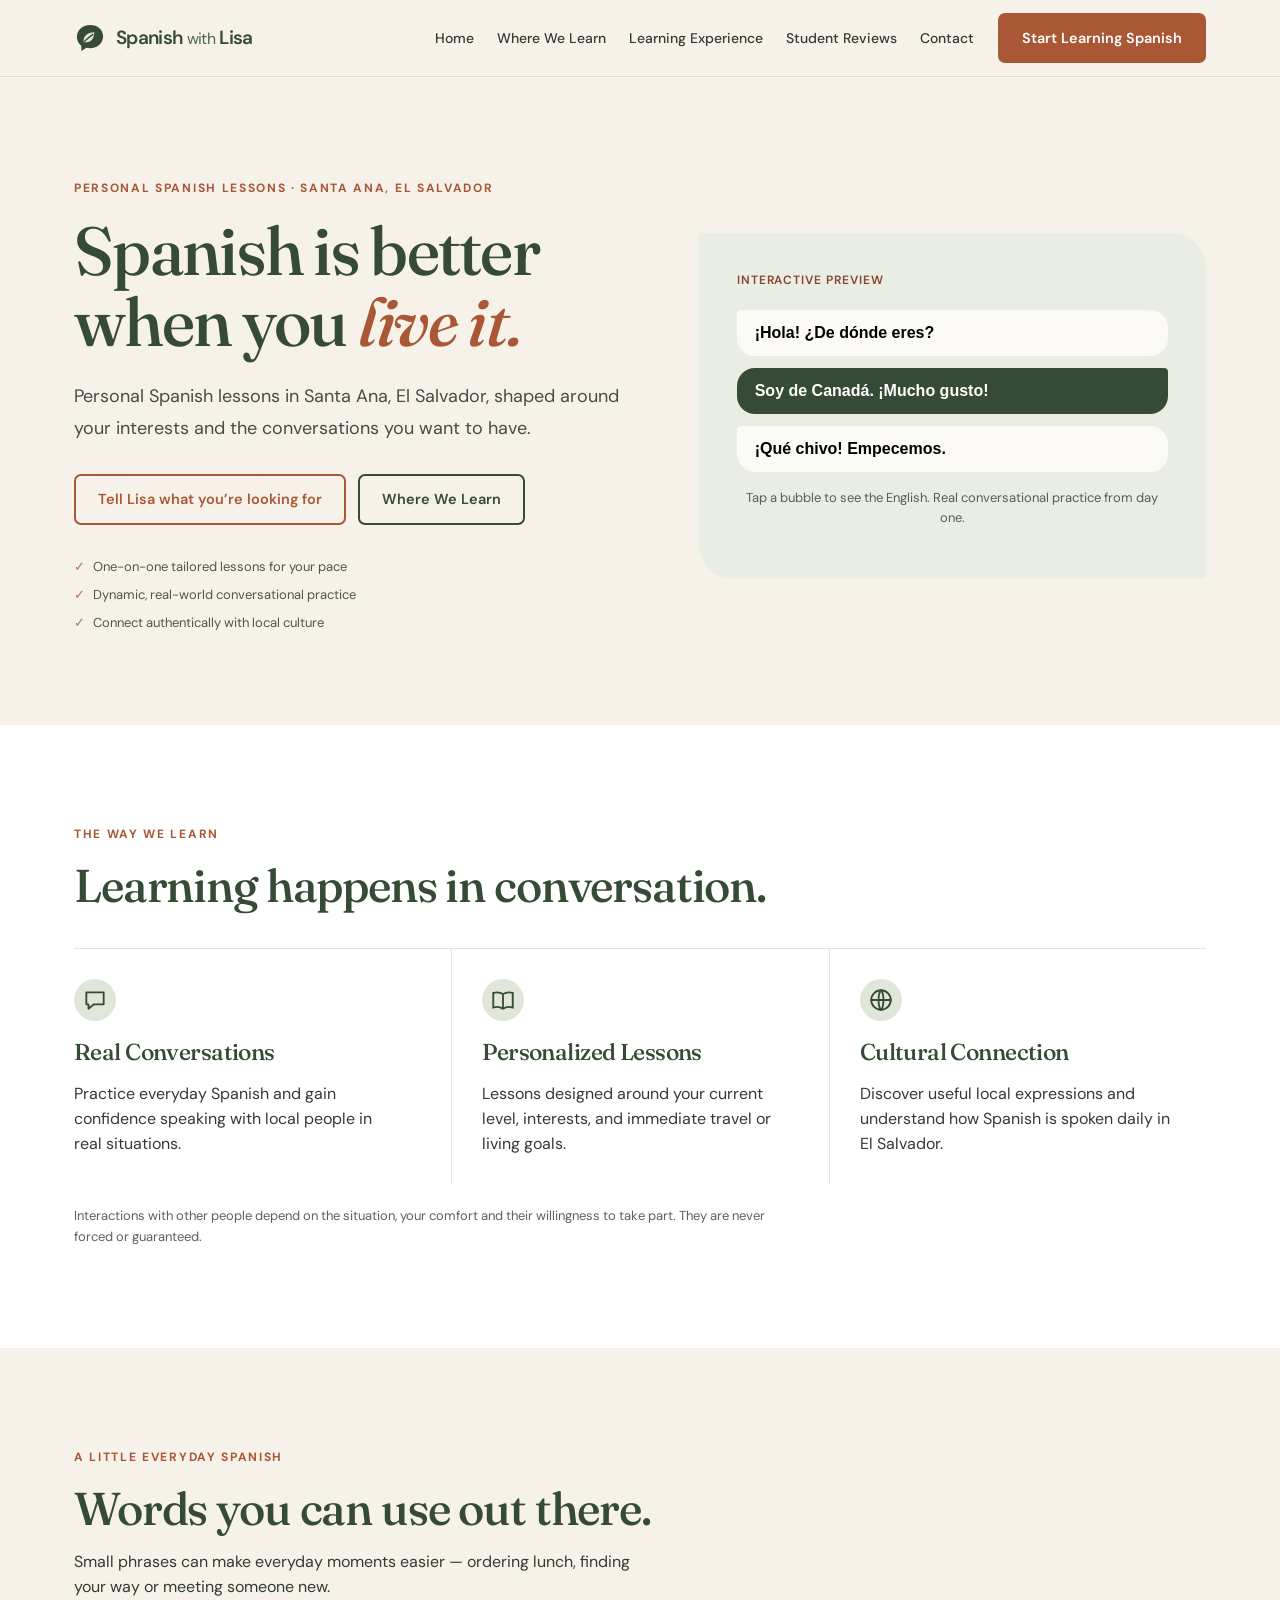
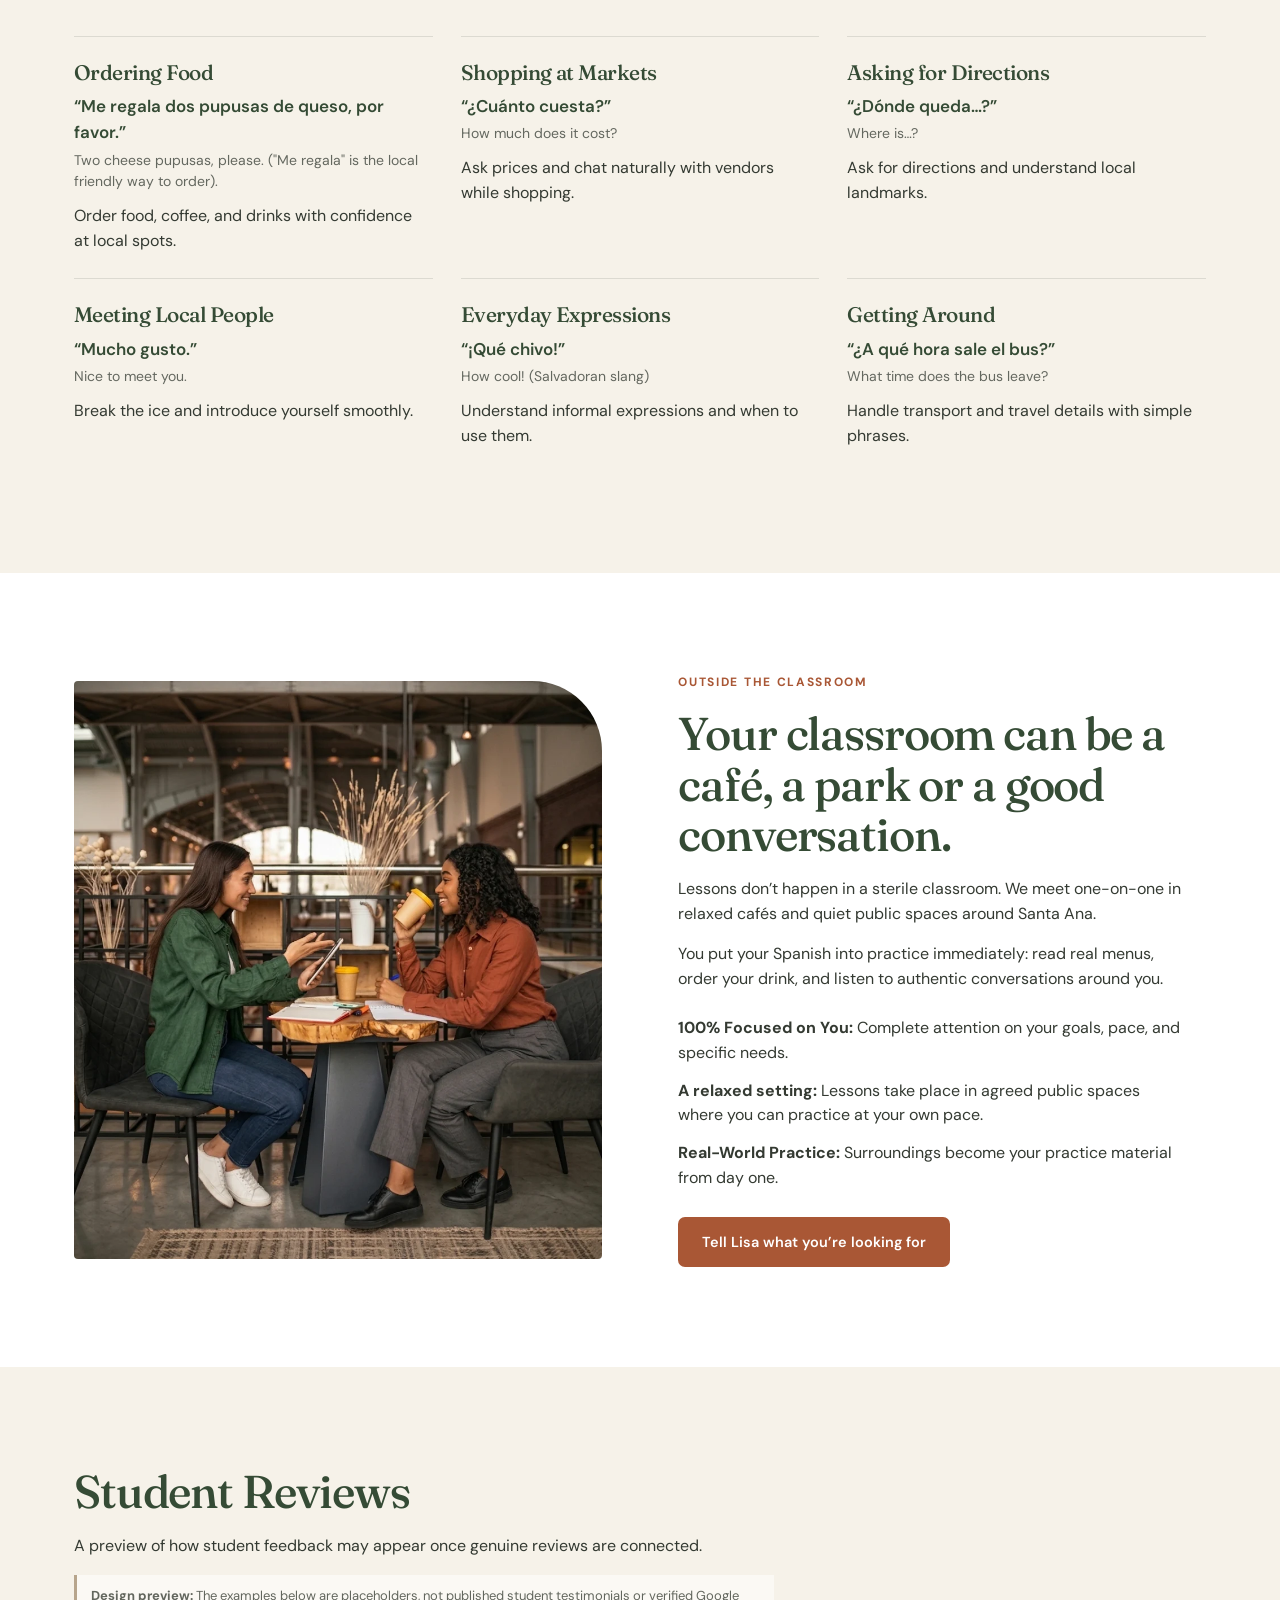
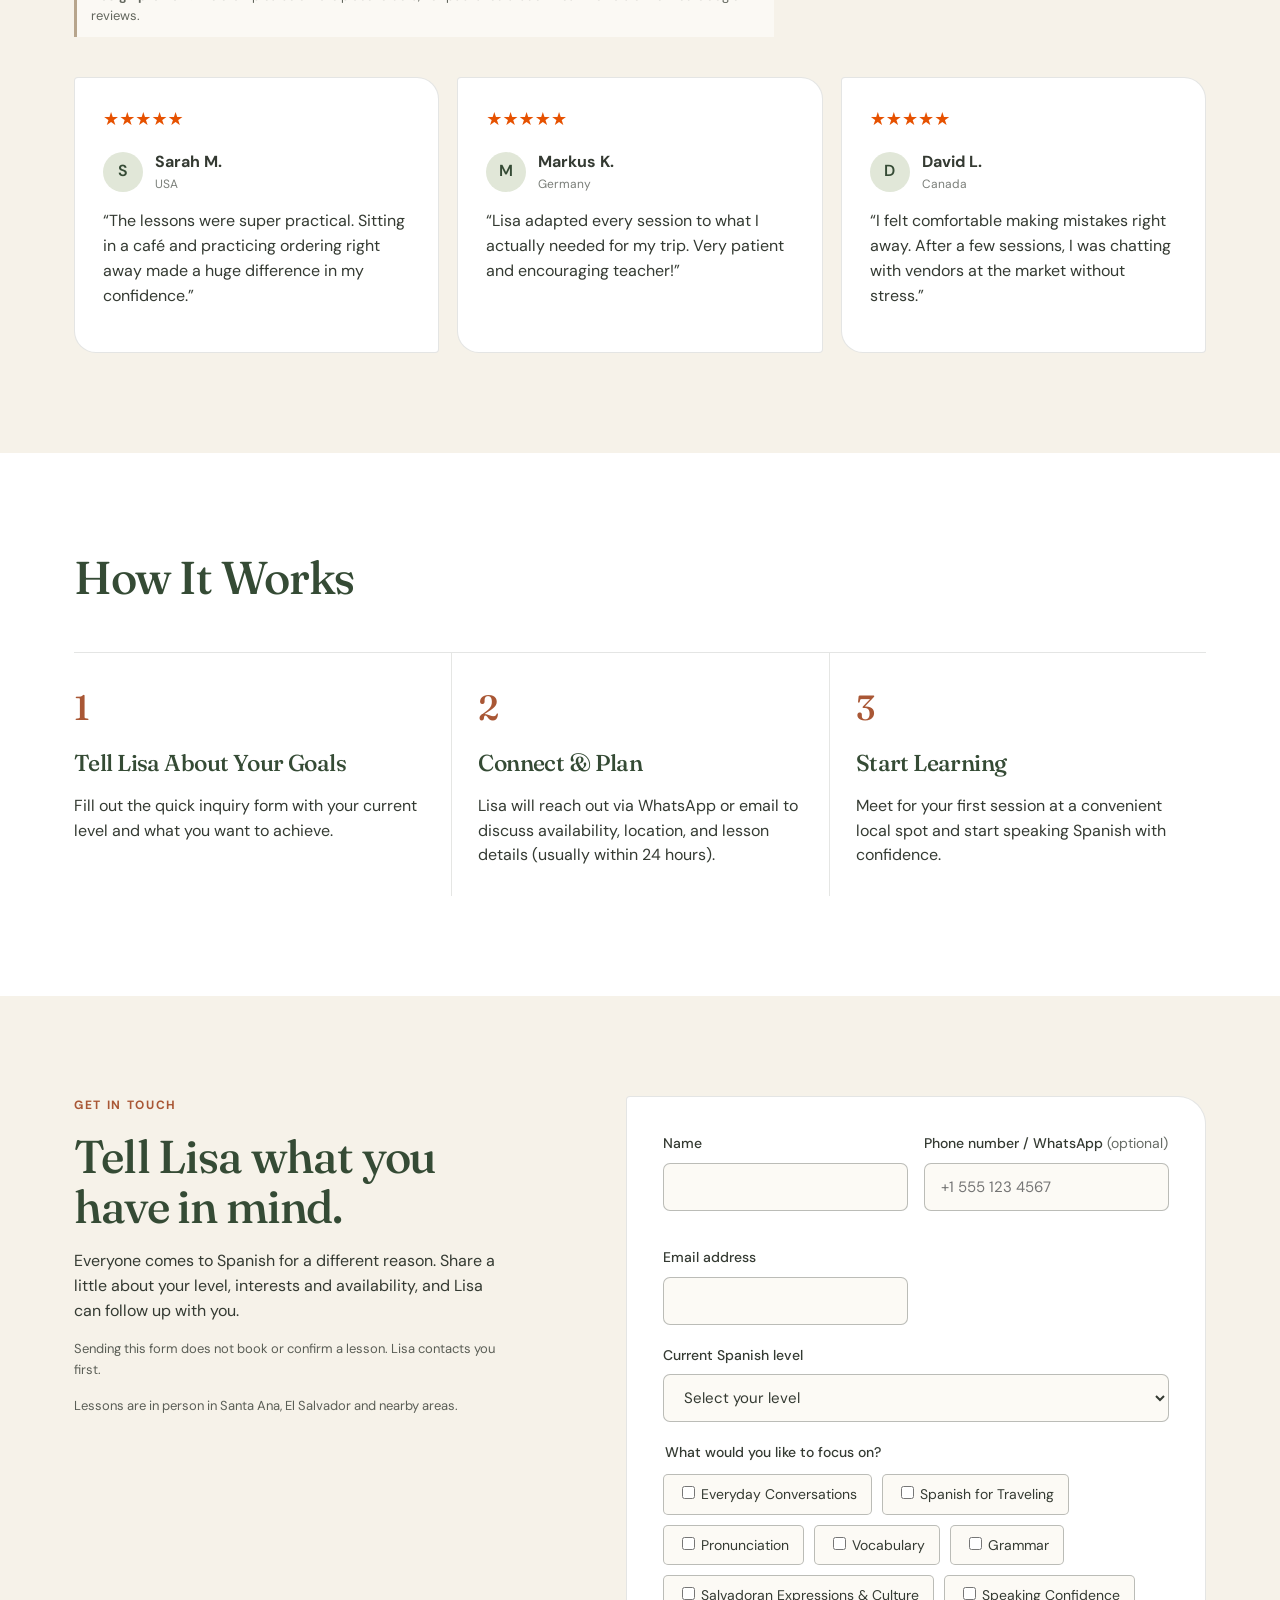
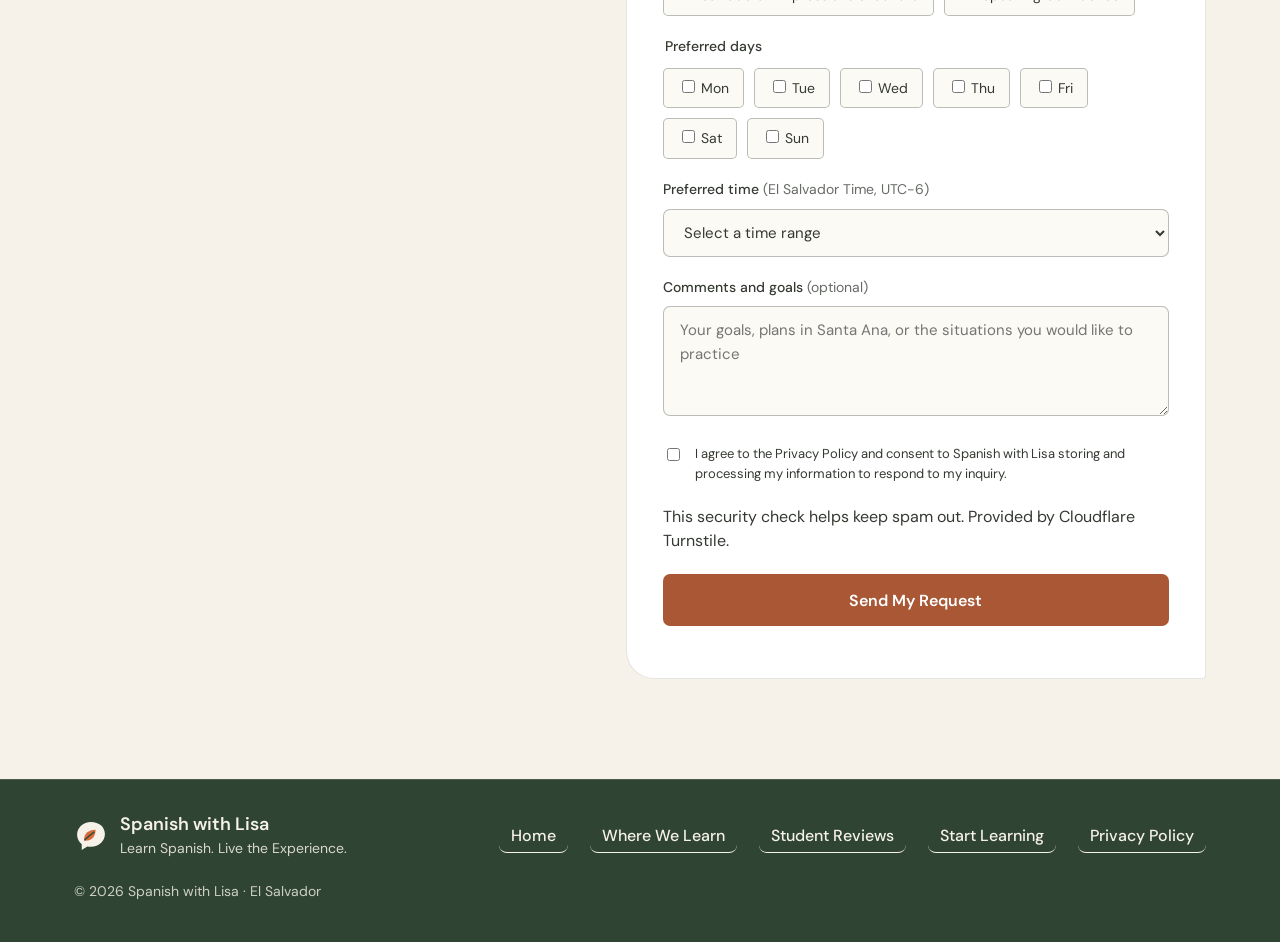
==== commit 663e419d: "Add files via upload" ====
--- a/index.html
+++ b/index.html
@@ -50,7 +50,7 @@
           <li><a href="/">Home</a></li>
           <li><a href="#where">Where We Learn</a></li>
           <li><a href="#experience">Learning Experience</a></li>
-          
+          <li><a href="#reviews">Student Reviews</a></li>
           <li><a href="#form">Contact</a></li>
         </ul>
       </div>
@@ -271,8 +271,8 @@
           <div class="err" id="e-name"></div>
         </div>
         <div class="f">
-          <label for="phone">Phone number / WhatsApp</label>
-          <input type="tel" id="phone" name="phone" autocomplete="tel" placeholder="+1 555 123 4567" required aria-describedby="e-phone">
+          <label for="phone">Phone number / WhatsApp <span class="opt">(optional)</span></label>
+          <input type="tel" id="phone" name="phone" autocomplete="tel" placeholder="+1 555 123 4567" aria-describedby="e-phone">
           <div class="err" id="e-phone"></div>
         </div>
         <div class="f">
--- a/styles.css
+++ b/styles.css
@@ -681,3 +681,12 @@
 .nf-card p.nf-small { font-size: 15px; margin-bottom: 24px; opacity: .75; }
 .legal-sec ul + p { margin-top: 14px; }
 .review-card-item .who { margin-bottom: 12px; }
+
+/* Header: five menu links fit comfortably between 981px and 1120px */
+.bar { gap: 20px; }
+@media (min-width: 981px) and (max-width: 1120px) {
+  .nav-right { gap: 14px; }
+  #menu ul { gap: 13px; }
+  #menu a { font-size: 14px; }
+  .hc { padding: 10px 16px; font-size: 14px; }
+}
